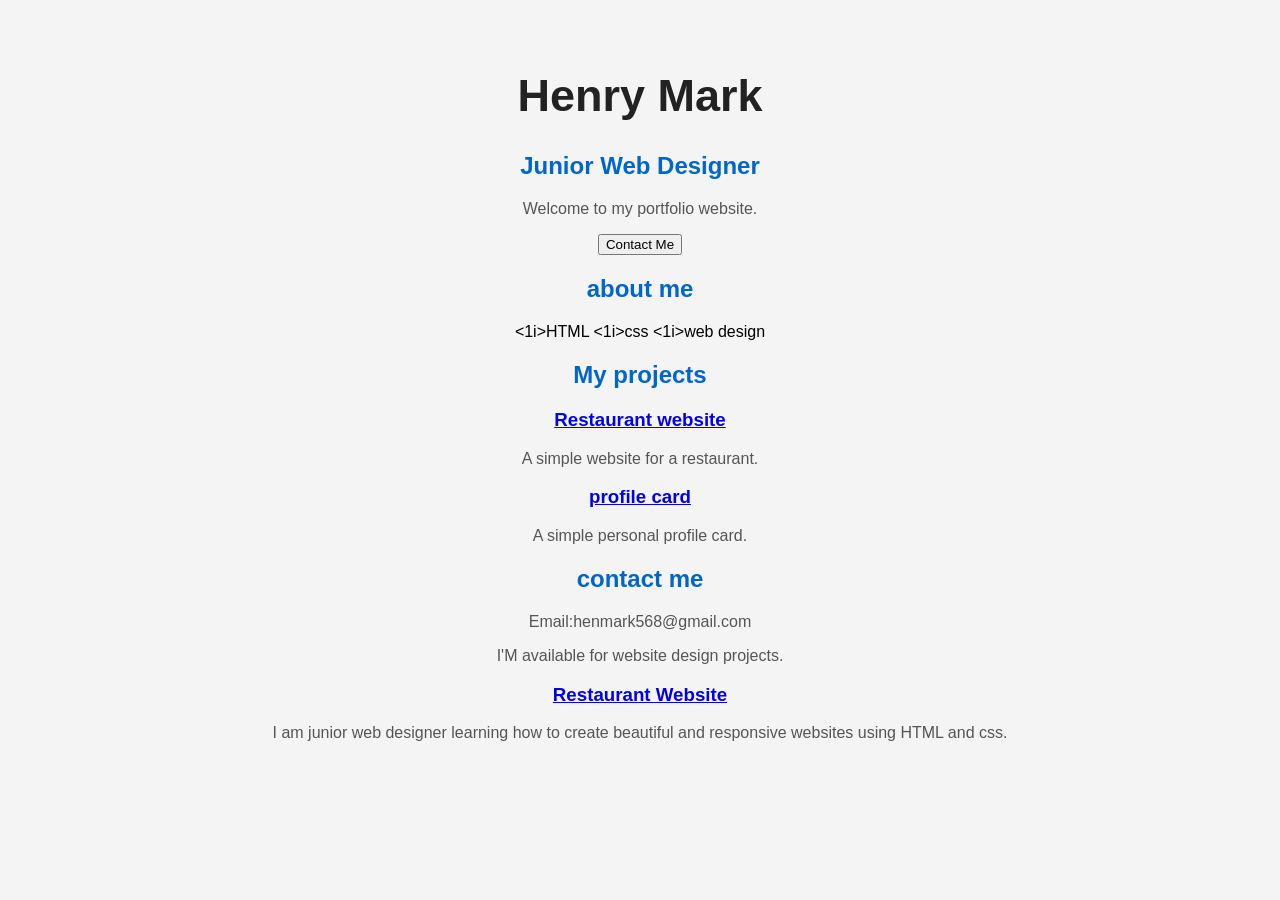
==== index.html @ f59dc2eb "Add files via upload" ====
<!DOCTYPE html>
<html>
<head>
    <title>Henry Mark - Portfolio</title>

    <style>
        body {
            font-family: Arial,sans-serif;
            background-color: #f4f4f4;
            margin: 0;
            padding: 40px;
            text-align: center;
        }

        h1 {
            color: #222;
            font-size: 45px;
        }

        h2 {
            color: #0066cc;
            margin-top: 30x;
        }

         p {
            fontsize: 18px;
            color: #555;
        }
    </style>
</head>

<body>

    <h1>Henry Mark</h1>

    <h2>Junior Web Designer</h2>

    <p>Welcome to my portfolio website.</p>

    <button>Contact Me</button>
<h2>about me</h2>

<u1>
    <1i>HTML</1i>
    <1i>css</1i>
    <1i>web design</1i>
</u1>
<h2>My projects</h2>

<h3>
    <a href="restaurant.html">Restaurant website</a>
</h3>

<p>A simple website for a restaurant.</p>

<h3>
   <a href="profile.html">profile card</a>
</h3>

<p>A simple personal profile card.</p>

<h2>contact me</h2>

<p>Email:henmark568@gmail.com</p>
<p>I'M available for website design projects.</p><h3>
    <a href="restaurant.html">Restaurant Website</a>
</h3> 

<p>
   I am junior web designer learning how to create beautiful and responsive websites using HTML and css.
</p>

</body>
</html>
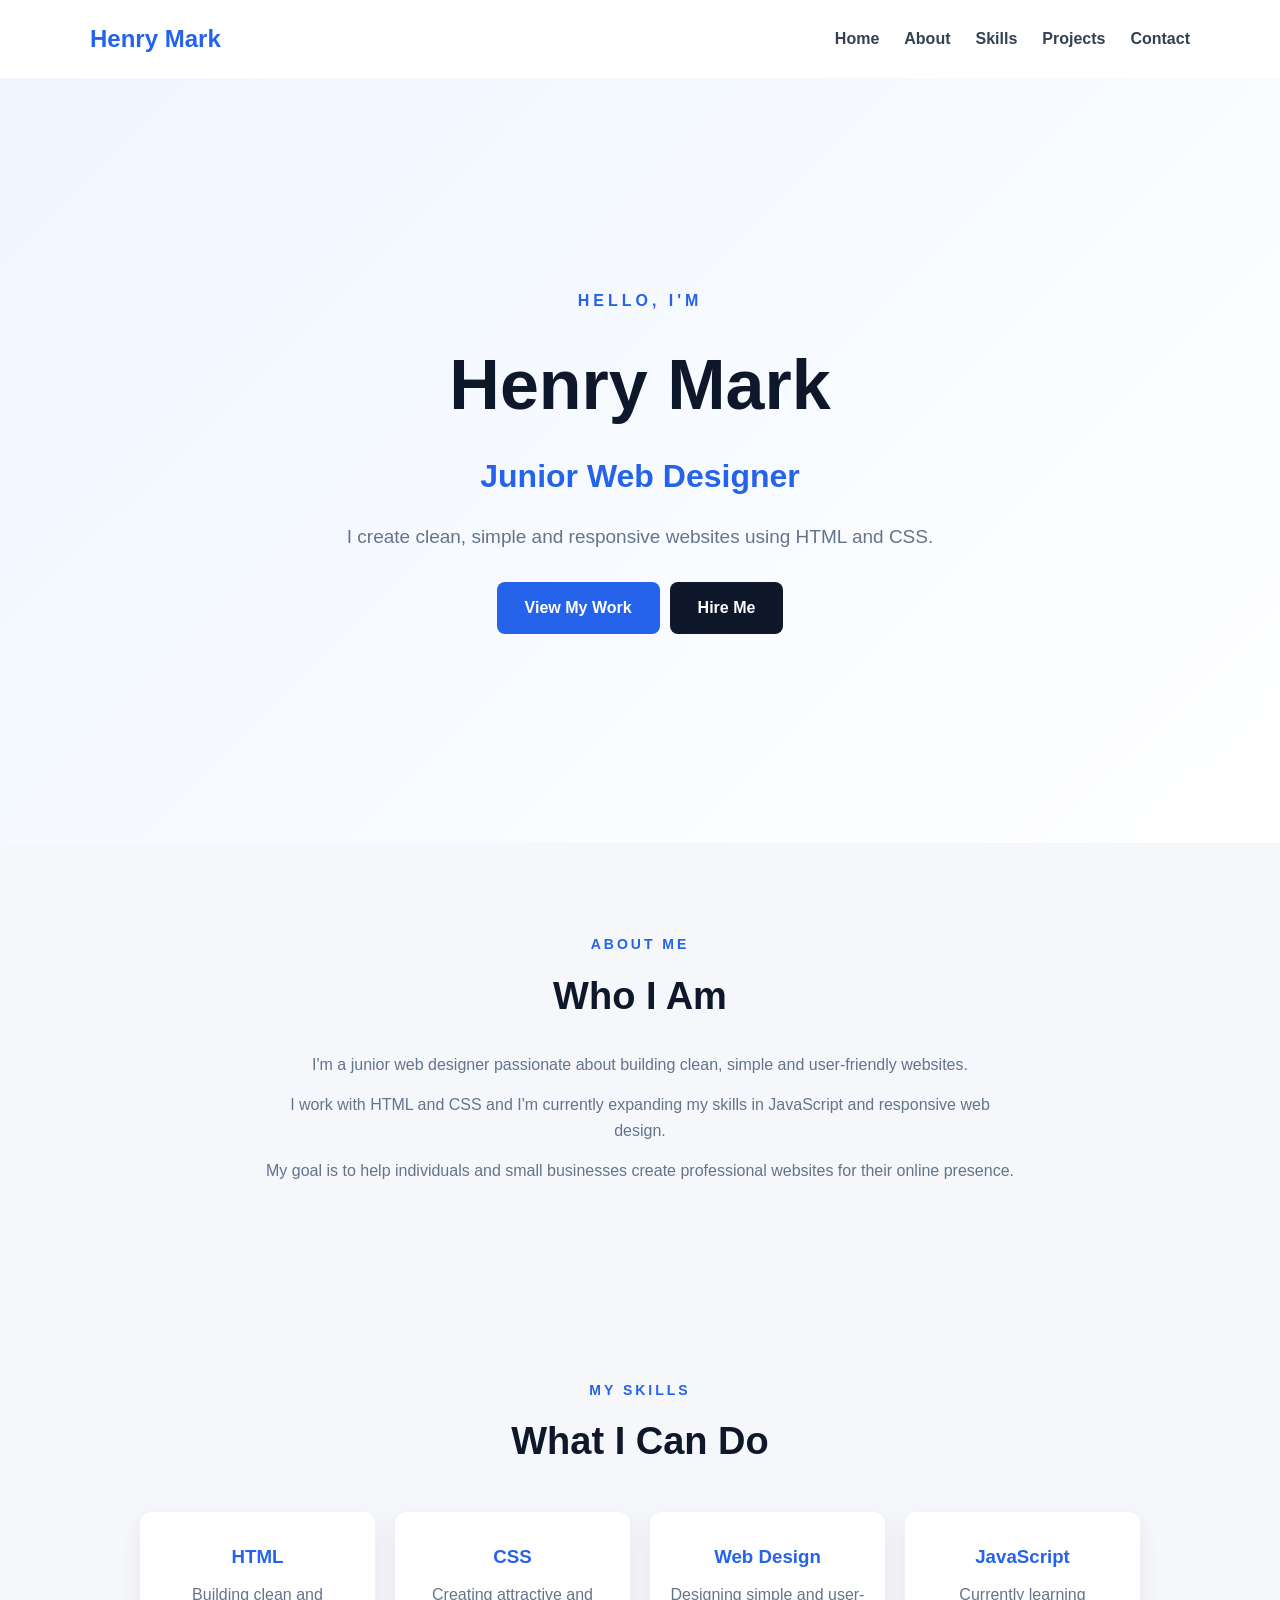
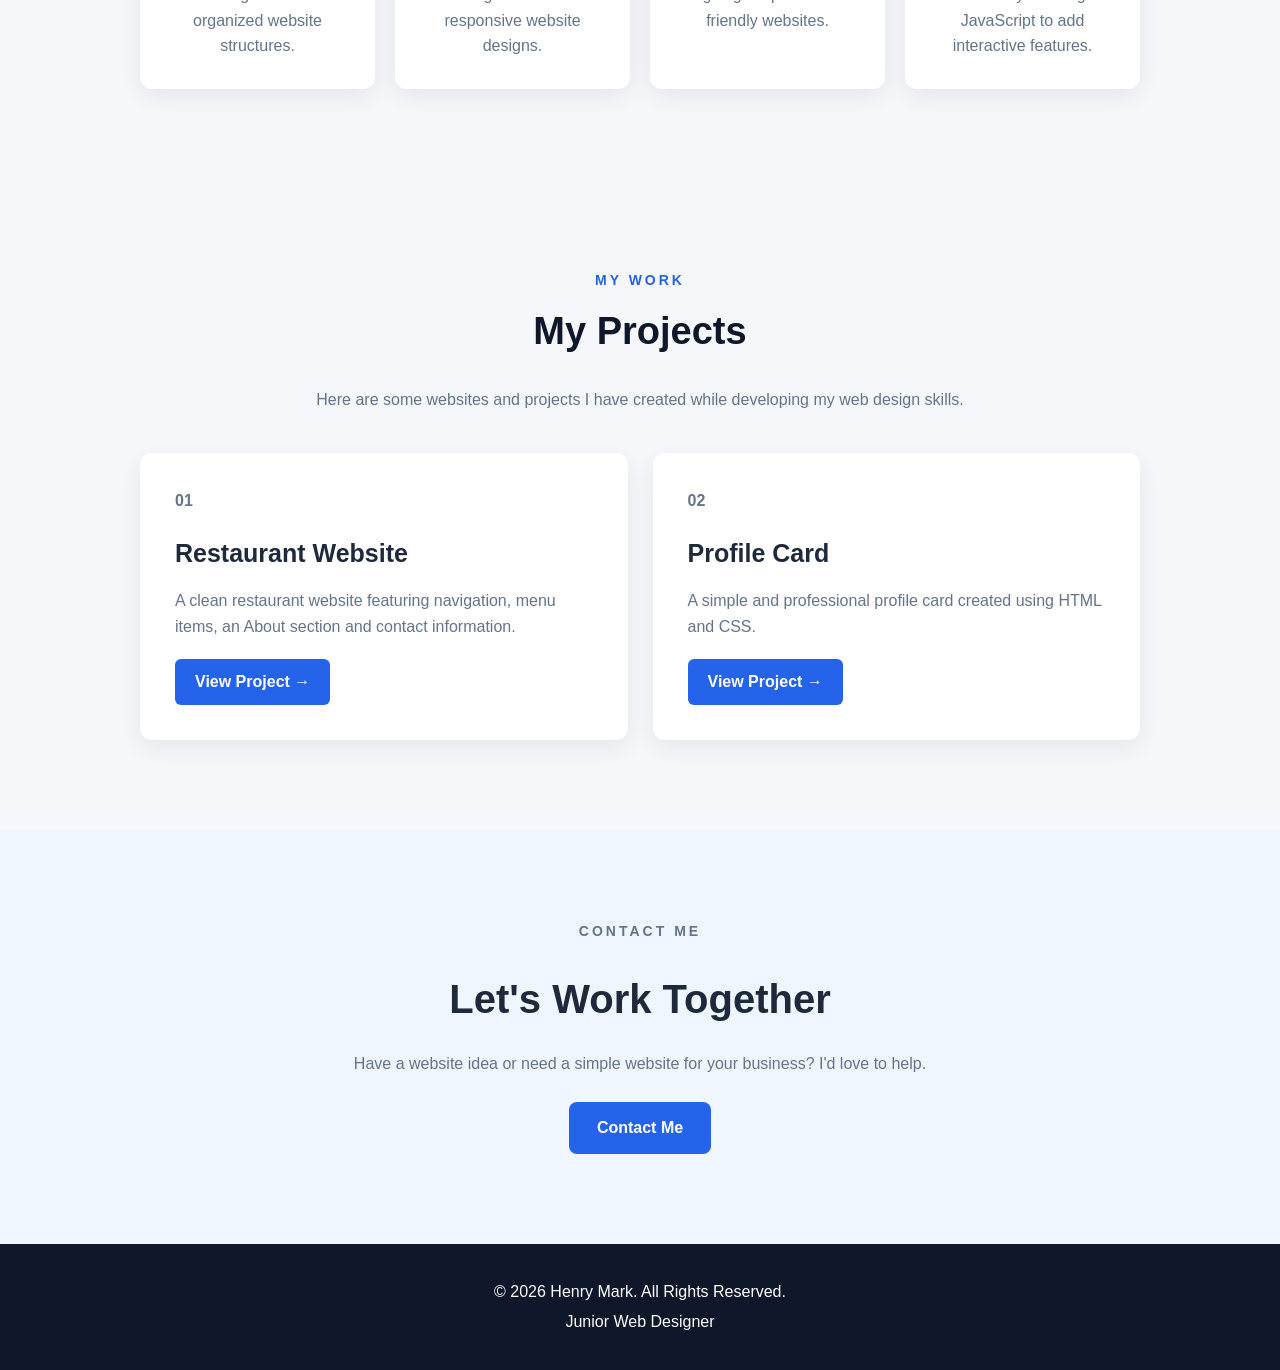
==== commit a1858dfa: "Add files via upload" ====
--- a/index.html
+++ b/index.html
@@ -1,74 +1,248 @@
 <!DOCTYPE html>
-<html>
+<html lang="en">
+
 <head>
-    <title>Henry Mark - Portfolio</title>
-
-    <style>
-        body {
-            font-family: Arial,sans-serif;
-            background-color: #f4f4f4;
-            margin: 0;
-            padding: 40px;
-            text-align: center;
-        }
-
-        h1 {
-            color: #222;
-            font-size: 45px;
-        }
-
-        h2 {
-            color: #0066cc;
-            margin-top: 30x;
-        }
-
-         p {
-            fontsize: 18px;
-            color: #555;
-        }
-    </style>
+    <meta charset="UTF-8">
+    <meta name="viewport" content="width=device-width, initial-scale=1.0">
+
+    <title>Henry Mark | Junior Web Designer</title>
+
+    <link rel="stylesheet" href="style.css">
 </head>
 
 <body>
 
-    <h1>Henry Mark</h1>
-
-    <h2>Junior Web Designer</h2>
-
-    <p>Welcome to my portfolio website.</p>
-
-    <button>Contact Me</button>
-<h2>about me</h2>
-
-<u1>
-    <1i>HTML</1i>
-    <1i>css</1i>
-    <1i>web design</1i>
-</u1>
-<h2>My projects</h2>
-
-<h3>
-    <a href="restaurant.html">Restaurant website</a>
-</h3>
-
-<p>A simple website for a restaurant.</p>
-
-<h3>
-   <a href="profile.html">profile card</a>
-</h3>
-
-<p>A simple personal profile card.</p>
-
-<h2>contact me</h2>
-
-<p>Email:henmark568@gmail.com</p>
-<p>I'M available for website design projects.</p><h3>
-    <a href="restaurant.html">Restaurant Website</a>
-</h3> 
-
-<p>
-   I am junior web designer learning how to create beautiful and responsive websites using HTML and css.
-</p>
+    <!-- Navigation -->
+    <nav>
+        <div class="nav-container">
+            <h2>Henry Mark</h2>
+
+            <div class="nav-links">
+                <a href="#home">Home</a>
+                <a href="#about">About</a>
+                <a href="#skills">Skills</a>
+                <a href="#projects">Projects</a>
+                <a href="#contact">Contact</a>
+            </div>
+        </div>
+    </nav>
+
+
+    <!-- Hero Section -->
+    <section id="home" class="hero">
+
+        <div class="hero-content">
+
+            <p class="small-title">HELLO, I'M</p>
+
+            <h1>Henry Mark</h1>
+
+            <h2>Junior Web Designer</h2>
+
+            <p class="intro">
+                I create clean, simple and responsive websites
+                using HTML and CSS.
+            </p>
+
+            <div class="hero-buttons">
+                <a href="#projects" class="button">
+                    View My Work
+                </a>
+
+                <a href="#contact" class="button secondary">
+                    Hire Me
+                </a>
+            </div>
+
+        </div>
+
+    </section>
+
+
+    <!-- About Section -->
+    <section id="about">
+
+        <div class="section-container">
+
+            <p class="section-label">ABOUT ME</p>
+
+            <h2>Who I Am</h2>
+
+            <p class="section-text">
+                I'm a junior web designer passionate about building
+                clean, simple and user-friendly websites.
+            </p>
+
+            <p class="section-text">
+                I work with HTML and CSS and I'm currently expanding
+                my skills in JavaScript and responsive web design.
+            </p>
+
+            <p class="section-text">
+                My goal is to help individuals and small businesses
+                create professional websites for their online presence.
+            </p>
+
+        </div>
+
+    </section>
+
+
+    <!-- Skills Section -->
+    <section id="skills">
+
+        <div class="section-container">
+
+            <p class="section-label">MY SKILLS</p>
+
+            <h2>What I Can Do</h2>
+
+            <div class="skills">
+
+                <div class="skill">
+                    <h3>HTML</h3>
+                    <p>
+                        Building clean and organized website
+                        structures.
+                    </p>
+                </div>
+
+                <div class="skill">
+                    <h3>CSS</h3>
+                    <p>
+                        Creating attractive and responsive
+                        website designs.
+                    </p>
+                </div>
+
+                <div class="skill">
+                    <h3>Web Design</h3>
+                    <p>
+                        Designing simple and user-friendly
+                        websites.
+                    </p>
+                </div>
+
+                <div class="skill">
+                    <h3>JavaScript</h3>
+                    <p>
+                        Currently learning JavaScript to add
+                        interactive features.
+                    </p>
+                </div>
+
+            </div>
+
+        </div>
+
+    </section>
+
+
+    <!-- Projects Section -->
+    <section id="projects">
+
+        <div class="section-container">
+
+            <p class="section-label">MY WORK</p>
+
+            <h2>My Projects</h2>
+
+            <p class="section-text">
+                Here are some websites and projects I have
+                created while developing my web design skills.
+            </p>
+
+            <div class="projects">
+
+                <!-- Restaurant Project -->
+                <div class="project">
+
+                    <div class="project-content">
+
+                        <p class="project-number">01</p>
+
+                        <h3>Restaurant Website</h3>
+
+                        <p>
+                            A clean restaurant website featuring
+                            navigation, menu items, an About section
+                            and contact information.
+                        </p>
+
+                        <a href="restaurant.html" class="project-button">
+                            View Project →
+                        </a>
+
+                    </div>
+
+                </div>
+
+
+                <!-- Profile Project -->
+                <div class="project">
+
+                    <div class="project-content">
+
+                        <p class="project-number">02</p>
+
+                        <h3>Profile Card</h3>
+
+                        <p>
+                            A simple and professional profile card
+                            created using HTML and CSS.
+                        </p>
+
+                        <a href="profile.html" class="project-button">
+                            View Project →
+                        </a>
+
+                    </div>
+
+                </div>
+
+            </div>
+
+        </div>
+
+    </section>
+
+
+    <!-- Contact Section -->
+    <section id="contact">
+
+        <div class="contact-box">
+
+            <p class="section-label">CONTACT ME</p>
+
+            <h2>Let's Work Together</h2>
+
+            <p>
+                Have a website idea or need a simple website
+                for your business? I'd love to help.
+            </p>
+
+            <a href="mailto:henmark568@gmail.com" class="button">
+                Contact Me
+            </a>
+
+        </div>
+
+    </section>
+
+
+    <!-- Footer -->
+    <footer>
+
+        <p>
+            © 2026 Henry Mark. All Rights Reserved.
+        </p>
+
+        <p>
+            Junior Web Designer
+        </p>
+
+    </footer>
+
 
 </body>
 </html>
--- a/style.css
+++ b/style.css
@@ -0,0 +1,344 @@
+* {
+    margin: 0;
+    padding: 0;
+    box-sizing: border-box;
+}
+
+html {
+    scroll-behavior: smooth;
+}
+
+body {
+    font-family: Arial, Helvetica, sans-serif;
+    background: #f5f7fb;
+    color: #1e293b;
+    line-height: 1.6;
+}
+
+/* NAVIGATION */
+
+nav {
+    width: 100%;
+    background: white;
+    box-shadow: 0 2px 12px rgba(0, 0, 0, 0.08);
+}
+
+.nav-container {
+    width: 90%;
+    max-width: 1100px;
+    margin: 0 auto;
+    padding: 20px 0;
+
+    display: flex;
+    justify-content: space-between;
+    align-items: center;
+}
+
+.nav-container h2 {
+    color: #2563eb;
+}
+
+.nav-links {
+    display: flex;
+    gap: 25px;
+}
+
+.nav-links a {
+    color: #334155;
+    text-decoration: none;
+    font-weight: bold;
+}
+
+.nav-links a:hover {
+    color: #2563eb;
+}
+
+
+/* HERO */
+
+.hero {
+    width: 100%;
+    min-height: 85vh;
+
+    display: flex;
+    justify-content: center;
+    align-items: center;
+
+    text-align: center;
+
+    background: linear-gradient(
+        135deg,
+        #eff6ff,
+        #ffffff
+    );
+}
+
+.hero-content {
+    width: 90%;
+    max-width: 800px;
+    margin: 0 auto;
+}
+
+.small-title {
+    color: #2563eb;
+    font-weight: bold;
+    letter-spacing: 4px;
+    margin-bottom: 15px;
+}
+
+.hero h1 {
+    font-size: 70px;
+    color: #0f172a;
+    margin-bottom: 10px;
+}
+
+.hero h2 {
+    font-size: 32px;
+    color: #2563eb;
+    margin-bottom: 20px;
+}
+
+.intro {
+    max-width: 650px;
+    margin: 0 auto 30px;
+    color: #64748b;
+    font-size: 19px;
+}
+
+
+/* BUTTONS */
+
+.hero-buttons {
+    display: flex;
+    justify-content: center;
+    align-items: center;
+    gap: 10px;
+}
+
+.button {
+    display: inline-block;
+    padding: 13px 28px;
+    background: #2563eb;
+    color: white;
+    text-decoration: none;
+    border-radius: 8px;
+    font-weight: bold;
+}
+
+.button:hover {
+    opacity: 0.85;
+}
+
+.secondary {
+    background: #0f172a;
+}
+
+
+/* SECTIONS */
+
+section {
+    width: 100%;
+}
+
+.section-container {
+    width: 90%;
+    max-width: 1000px;
+    margin: 0 auto;
+    padding: 90px 0;
+    text-align: center;
+}
+
+.section-label {
+    color: #2563eb;
+    font-size: 14px;
+    font-weight: bold;
+    letter-spacing: 3px;
+    margin-bottom: 10px;
+}
+
+.section-container h2 {
+    font-size: 38px;
+    color: #0f172a;
+    margin-bottom: 25px;
+}
+
+.section-text {
+    max-width: 750px;
+    margin: 0 auto 15px;
+    color: #64748b;
+}
+
+
+/* SKILLS */
+
+.skills {
+    width: 100%;
+    margin-top: 40px;
+
+    display: grid;
+    grid-template-columns: repeat(4, 1fr);
+    gap: 20px;
+}
+
+.skill {
+    background: white;
+    padding: 30px 20px;
+    border-radius: 12px;
+
+    box-shadow: 0 8px 25px rgba(0, 0, 0, 0.07);
+
+    text-align: center;
+}
+
+.skill h3 {
+    color: #2563eb;
+    margin-bottom: 10px;
+}
+
+.skill p {
+    color: #64748b;
+}
+
+
+/* PROJECTS */
+
+.projects {
+    width: 100%;
+    margin-top: 40px;
+
+    display: grid;
+    grid-template-columns: repeat(2, 1fr);
+    gap: 25px;
+}
+
+.project {
+    background: white;
+    padding: 35px;
+    border-radius: 12px;
+
+    box-shadow: 0 8px 25px rgba(0, 0, 0, 0.07);
+
+    text-align: left;
+}
+
+.project-number {
+    color: #2563eb;
+    font-weight: bold;
+    margin-bottom: 10px;
+}
+
+.project h3 {
+    font-size: 25px;
+    margin-bottom: 15px;
+}
+
+.project p {
+    color: #64748b;
+    margin-bottom: 20px;
+}
+
+.project-button {
+    display: inline-block;
+    padding: 10px 20px;
+    background: #2563eb;
+    color: white;
+    text-decoration: none;
+    border-radius: 6px;
+    font-weight: bold;
+}
+
+
+/* CONTACT */
+
+#contact {
+    background: #eff6ff;
+}
+
+.contact-box {
+    width: 90%;
+    max-width: 750px;
+    margin: 0 auto;
+    padding: 90px 20px;
+
+    text-align: center;
+}
+
+.contact-box h2 {
+    font-size: 40px;
+    margin-bottom: 20px;
+}
+
+.contact-box p {
+    color: #64748b;
+    margin-bottom: 25px;
+}
+
+
+/* FOOTER */
+
+footer {
+    width: 100%;
+    background: #0f172a;
+    color: white;
+    text-align: center;
+    padding: 30px 20px;
+}
+
+footer p {
+    color: white;
+    margin: 5px;
+}
+
+
+/* MOBILE */
+
+@media (max-width: 750px) {
+
+    .nav-container {
+        flex-direction: column;
+        gap: 15px;
+        text-align: center;
+    }
+
+    .nav-links {
+        flex-wrap: wrap;
+        justify-content: center;
+        gap: 12px;
+    }
+
+    .hero h1 {
+        font-size: 45px;
+    }
+
+    .hero h2 {
+        font-size: 25px;
+    }
+
+    .hero-buttons {
+        flex-direction: column;
+    }
+
+    .skills {
+        grid-template-columns: 1fr 1fr;
+    }
+
+    .projects {
+        grid-template-columns: 1fr;
+    }
+}
+
+
+@media (max-width: 480px) {
+
+    .skills {
+        grid-template-columns: 1fr;
+    }
+
+    .hero h1 {
+        font-size: 38px;
+    }
+
+    .section-container {
+        padding: 60px 0;
+    }
+}
